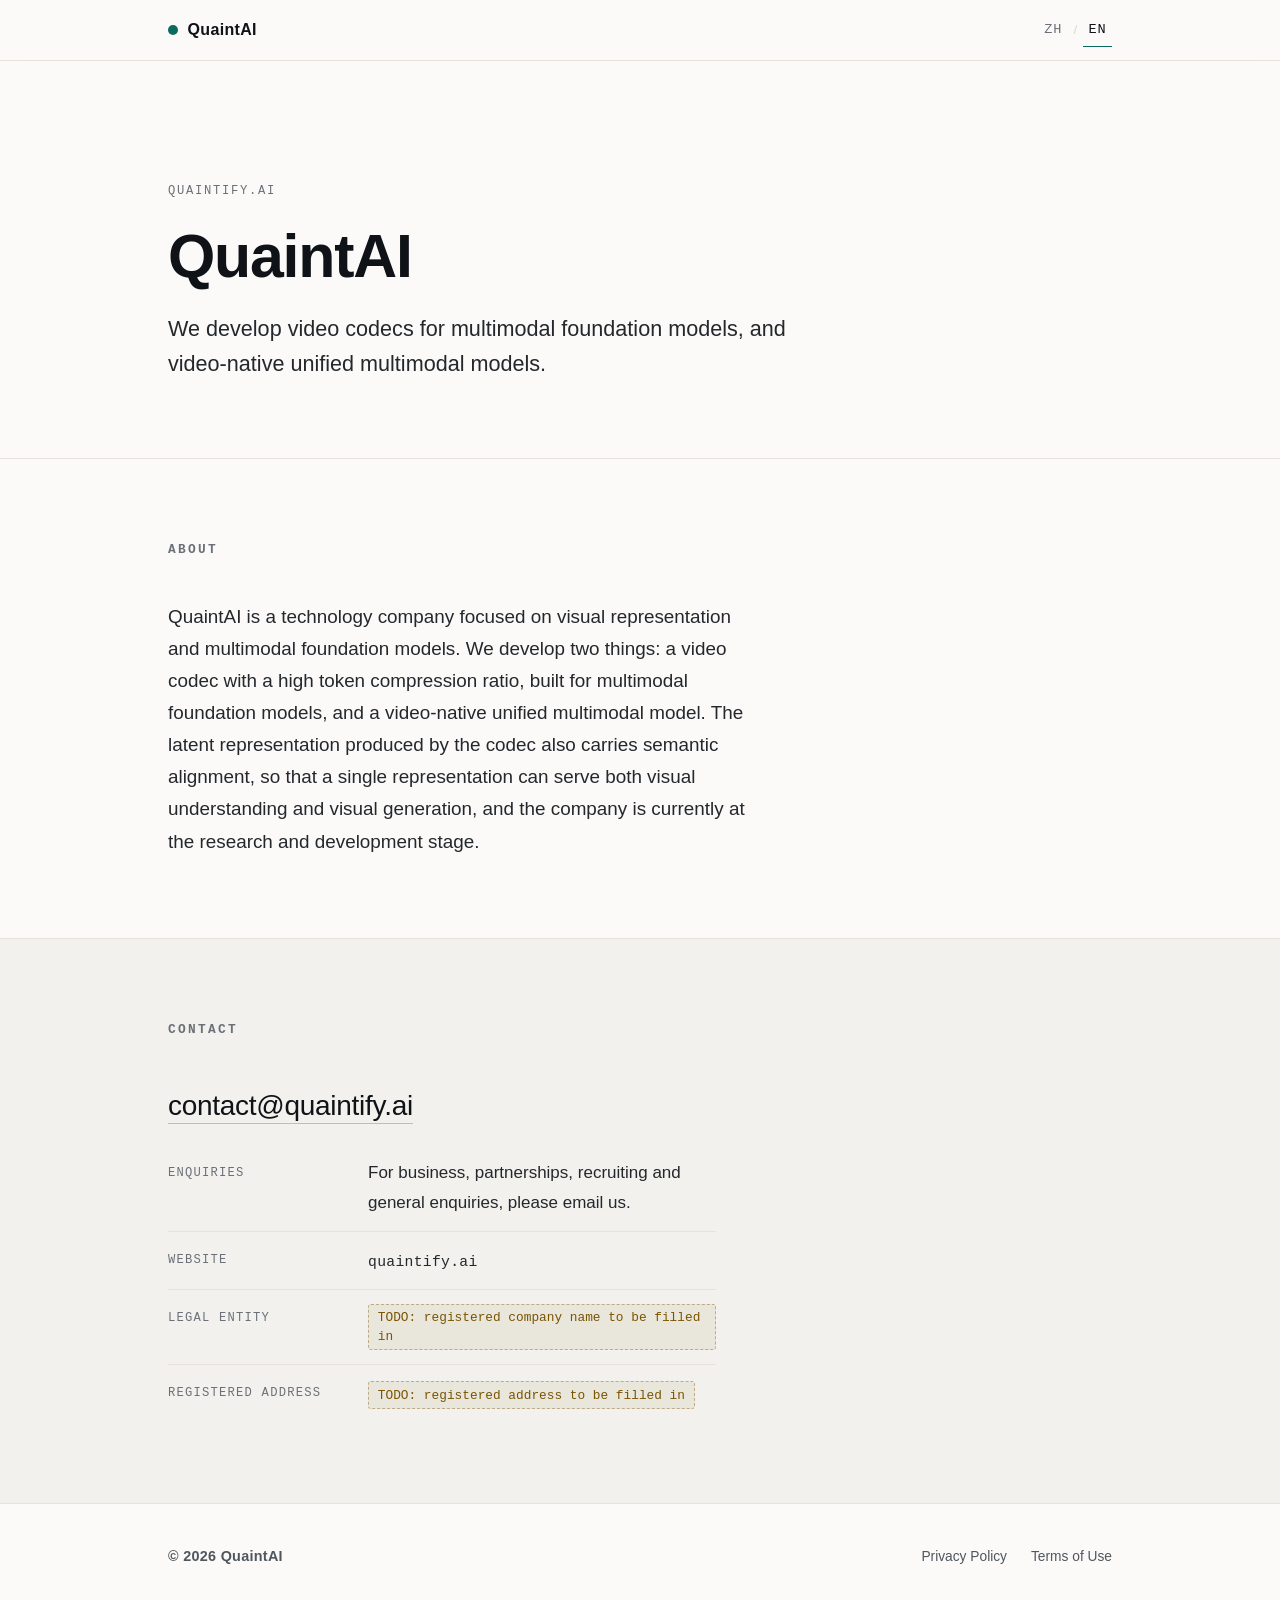
==== index.html @ 8a27c661 "QuaintAI placeholder site Bilingual (EN default) static one-pager plus privacy policy and terms. No " ====
<!DOCTYPE html>
<html lang="en" data-lang="en"
      data-title-zh="QuaintAI"
      data-title-en="QuaintAI"
      data-desc-zh="QuaintAI 是一家专注视觉表示与多模态基础模型的技术公司，研发面向多模态基础模型的高 token 压缩率视频编解码器，以及视频原生的多模态统一模型。"
      data-desc-en="QuaintAI is a technology company focused on visual representation and multimodal foundation models. We develop a video codec with a high token compression ratio for multimodal foundation models, and a video-native unified multimodal model.">
<head>
<meta charset="utf-8">
<meta name="viewport" content="width=device-width, initial-scale=1">
<title>QuaintAI</title>
<meta name="description" id="meta-description" content="QuaintAI is a technology company focused on visual representation and multimodal foundation models. We develop a video codec with a high token compression ratio for multimodal foundation models, and a video-native unified multimodal model.">
<meta name="theme-color" content="#0d0f12">
<meta property="og:type" content="website">
<meta property="og:site_name" content="QuaintAI">
<meta property="og:url" content="https://quaintify.ai/">
<meta property="og:locale" id="og-locale" content="en_US">
<meta property="og:title" id="og-title" content="QuaintAI">
<meta property="og:description" id="og-description" content="QuaintAI is a technology company focused on visual representation and multimodal foundation models. We develop a video codec with a high token compression ratio for multimodal foundation models, and a video-native unified multimodal model.">
<meta name="twitter:card" content="summary">
<link rel="canonical" href="https://quaintify.ai/">
<link rel="icon" href="data:image/svg+xml,%3Csvg xmlns='http://www.w3.org/2000/svg' viewBox='0 0 32 32'%3E%3Crect width='32' height='32' rx='7' fill='%230d0f12'/%3E%3Cpath d='M16 7.5a8.5 8.5 0 1 0 5.1 15.3l2.2 2.2 1.9-1.9-2.2-2.2A8.5 8.5 0 0 0 16 7.5zm0 3a5.5 5.5 0 1 1 0 11 5.5 5.5 0 0 1 0-11z' fill='%235fd3bc'/%3E%3C/svg%3E">
<link rel="stylesheet" href="assets/style.css">
</head>
<body>
<a class="skip-link" href="#main"><span lang="zh">跳到主要内容</span><span lang="en">Skip to main content</span></a>

<header class="site-header">
  <div class="wrap header-row">
    <a class="brand" href="./" aria-label="QuaintAI">
      <span class="brand-mark" aria-hidden="true"></span>
      <span class="brand-name">QuaintAI</span>
    </a>
    <div class="lang-switch" role="group" aria-label="Language / 语言">
      <button type="button" class="lang-btn" data-set-lang="zh" aria-pressed="false" aria-label="切换到中文 / Switch to Chinese">ZH</button>
      <span class="lang-sep" aria-hidden="true">/</span>
      <button type="button" class="lang-btn" data-set-lang="en" aria-pressed="true" aria-label="Switch to English">EN</button>
    </div>
  </div>
</header>

<main id="main">

  <section class="hero">
    <div class="wrap">
      <p class="eyebrow">quaintify.ai</p>
      <h1 class="hero-title">QuaintAI</h1>
      <p class="hero-statement" lang="zh">我们研发面向多模态基础模型的视频编解码器，以及视频原生的多模态统一模型。</p>
      <p class="hero-statement" lang="en">We develop video codecs for multimodal foundation models, and video-native unified multimodal models.</p>
    </div>
  </section>

  <section class="section" id="about" aria-labelledby="about-h">
    <div class="wrap">
      <h2 class="section-title" id="about-h"><span lang="zh">关于我们</span><span lang="en">About</span></h2>
      <p class="lede" lang="zh">QuaintAI 是一家专注视觉表示与多模态基础模型的技术公司，研发两样东西：面向多模态基础模型的高 token 压缩率视频编解码器，以及视频原生的多模态统一模型。编解码器输出的 latent representation 同时承担语义对齐，使同一套表示可以同时服务视觉理解与视觉生成。公司目前处于技术研发阶段。</p>
      <p class="lede" lang="en">QuaintAI is a technology company focused on visual representation and multimodal foundation models. We develop two things: a video codec with a high token compression ratio, built for multimodal foundation models, and a video-native unified multimodal model. The latent representation produced by the codec also carries semantic alignment, so that a single representation can serve both visual understanding and visual generation, and the company is currently at the research and development stage.</p>
    </div>
  </section>

  <section class="section section-alt" id="contact" aria-labelledby="contact-h">
    <div class="wrap">
      <h2 class="section-title" id="contact-h"><span lang="zh">联系我们</span><span lang="en">Contact</span></h2>
      <p class="contact-mail"><a href="mailto:contact@quaintify.ai">contact@quaintify.ai</a></p>

      <dl class="facts">
        <div class="fact">
          <dt><span lang="zh">咨询</span><span lang="en">Enquiries</span></dt>
          <dd>
            <span lang="zh">业务合作、招聘与一般咨询，请发送邮件。</span>
            <span lang="en">For business, partnerships, recruiting and general enquiries, please email us.</span>
          </dd>
        </div>
        <div class="fact">
          <dt><span lang="zh">网站</span><span lang="en">Website</span></dt>
          <dd><span class="mono">quaintify.ai</span></dd>
        </div>
        <div class="fact">
          <dt><span lang="zh">注册主体</span><span lang="en">Legal entity</span></dt>
          <dd>
            <span class="todo" lang="zh">TODO：待填写注册主体全称</span>
            <span class="todo" lang="en">TODO: registered company name to be filled in</span>
          </dd>
        </div>
        <div class="fact">
          <dt><span lang="zh">注册地址</span><span lang="en">Registered address</span></dt>
          <dd>
            <span class="todo" lang="zh">TODO：待填写注册地址</span>
            <span class="todo" lang="en">TODO: registered address to be filled in</span>
          </dd>
        </div>
      </dl>
    </div>
  </section>

</main>

<footer class="site-footer">
  <div class="wrap footer-row">
    <p class="footer-brand">© 2026 QuaintAI</p>
    <nav class="footer-links" aria-label="Legal">
      <a href="privacy.html"><span lang="zh">隐私政策</span><span lang="en">Privacy Policy</span></a>
      <a href="terms.html"><span lang="zh">服务条款</span><span lang="en">Terms of Use</span></a>
    </nav>
  </div>
</footer>

<script src="assets/main.js" defer></script>
</body>
</html>
---- assets/style.css ----
/* QuaintAI — static site styles. Dark by default, light under prefers-color-scheme: light. */

:root {
  --bg:        #0d0f12;
  --bg-alt:    #111419;
  --surface:   #151920;
  --line:      #232932;
  --line-soft: #1b2028;
  --fg:        #e8eaed;
  --fg-strong: #ffffff;
  --fg-muted:  #9aa3ae;
  --fg-faint:  #6c7681;
  --accent:    #5fd3bc;
  --accent-dim:#2d6f63;
  --focus:     #8fe3d1;
  --todo-fg:   #e8c15c;
  --todo-bg:   rgba(232, 193, 92, .10);
  --todo-line: rgba(232, 193, 92, .45);

  --font-sans: -apple-system, BlinkMacSystemFont, "Segoe UI", Roboto, "Helvetica Neue",
               "PingFang SC", "Hiragino Sans GB", "Microsoft YaHei", "Noto Sans CJK SC",
               "Source Han Sans SC", "WenQuanYi Micro Hei", Arial, sans-serif;
  --font-mono: ui-monospace, SFMono-Regular, "SF Mono", Menlo, Consolas,
               "Liberation Mono", monospace;

  --wrap: 62rem;
  --pad: 1.5rem;
}

@media (prefers-color-scheme: light) {
  :root {
    --bg:        #fbfaf8;
    --bg-alt:    #f2f1ed;
    --surface:   #ffffff;
    --line:      #ddd9d1;
    --line-soft: #e7e3dc;
    --fg:        #24282d;
    --fg-strong: #0f1216;
    --fg-muted:  #4f565e;
    --fg-faint:  #6b7078;
    --accent:    #0b6b5c;
    --accent-dim:#9ecdc3;
    --focus:     #0b6b5c;
    --todo-fg:   #7a5400;
    --todo-bg:   rgba(122, 84, 0, .07);
    --todo-line: rgba(122, 84, 0, .40);
  }
}

*, *::before, *::after { box-sizing: border-box; }

html {
  scroll-behavior: smooth;
  -webkit-text-size-adjust: 100%;
}
@media (prefers-reduced-motion: reduce) {
  html { scroll-behavior: auto; }
}

body {
  margin: 0;
  background: var(--bg);
  color: var(--fg);
  font-family: var(--font-sans);
  font-size: 17px;
  line-height: 1.75;
  -webkit-font-smoothing: antialiased;
  text-rendering: optimizeLegibility;
}

/* ---- bilingual visibility ---------------------------------------------- */
html[data-lang="zh"] body [lang="en"] { display: none; }
html[data-lang="en"] body [lang="zh"] { display: none; }

.wrap {
  width: 100%;
  max-width: var(--wrap);
  margin: 0 auto;
  padding: 0 var(--pad);
}

strong { color: var(--fg-strong); font-weight: 600; }

a { color: var(--accent); text-decoration: none; }
a:hover { text-decoration: underline; text-underline-offset: 3px; }

:focus-visible {
  outline: 2px solid var(--focus);
  outline-offset: 3px;
  border-radius: 2px;
}

.skip-link {
  position: absolute;
  left: -9999px;
  top: 0;
  background: var(--surface);
  color: var(--fg-strong);
  padding: .6rem 1rem;
  border: 1px solid var(--line);
  z-index: 10;
}
.skip-link:focus { left: 1rem; top: 1rem; }

/* ---- header ------------------------------------------------------------ */
.site-header {
  position: sticky;
  top: 0;
  z-index: 5;
  background: color-mix(in srgb, var(--bg) 86%, transparent);
  backdrop-filter: blur(10px);
  border-bottom: 1px solid var(--line-soft);
}
@supports not (backdrop-filter: blur(10px)) {
  .site-header { background: var(--bg); }
}

.header-row {
  display: flex;
  align-items: center;
  justify-content: space-between;
  gap: 1rem;
  min-height: 60px;
}

.brand {
  display: inline-flex;
  align-items: center;
  gap: .6rem;
  color: var(--fg-strong);
}
.brand:hover { text-decoration: none; }
.brand-mark {
  width: 10px; height: 10px;
  border-radius: 50%;
  background: var(--accent);
  flex: 0 0 auto;
}
.brand-name {
  font-weight: 600;
  letter-spacing: .02em;
  font-size: 1rem;
}

.lang-switch {
  display: inline-flex;
  align-items: center;
  gap: .35rem;
  font-size: .85rem;
}
.lang-btn {
  appearance: none;
  background: none;
  border: 0;
  padding: .3rem .35rem;
  margin: 0;
  color: var(--fg-faint);
  font: inherit;
  font-family: var(--font-mono);
  letter-spacing: .06em;
  cursor: pointer;
  border-bottom: 1px solid transparent;
  display: inline-block;
}
.lang-btn:hover { color: var(--fg); }
.lang-btn[aria-pressed="true"] {
  color: var(--fg-strong);
  border-bottom-color: var(--accent);
}
.lang-sep { color: var(--line); }

/* ---- hero -------------------------------------------------------------- */
.hero {
  padding: clamp(3.75rem, 11vw, 7.5rem) 0 clamp(2.75rem, 7vw, 4.75rem);
  border-bottom: 1px solid var(--line-soft);
}

.eyebrow {
  margin: 0 0 1.4rem;
  font-family: var(--font-mono);
  font-size: .76rem;
  letter-spacing: .14em;
  text-transform: uppercase;
  color: var(--fg-faint);
}

.hero-title {
  margin: 0 0 1.5rem;
  font-size: clamp(2.4rem, 7vw, 3.8rem);
  line-height: 1.05;
  letter-spacing: -.02em;
  font-weight: 600;
  color: var(--fg-strong);
}

.hero-statement {
  margin: 0;
  max-width: 44ch;
  font-size: clamp(1.1rem, 2.4vw, 1.35rem);
  line-height: 1.6;
  color: var(--fg);
  text-wrap: pretty;
}
html[data-lang="en"] .hero-statement { max-width: 52ch; }


/* ---- sections ---------------------------------------------------------- */
.section {
  padding: clamp(3rem, 7.5vw, 5rem) 0;
  border-bottom: 1px solid var(--line-soft);
}
.section-alt { background: var(--bg-alt); }

.section-title {
  margin: 0 0 clamp(1.75rem, 4vw, 2.5rem);
  font-size: .8rem;
  font-weight: 600;
  letter-spacing: .18em;
  text-transform: uppercase;
  color: var(--fg-faint);
  font-family: var(--font-mono);
}

.lede {
  margin: 0 0 1.2rem;
  max-width: 56ch;
  font-size: clamp(1.02rem, 2vw, 1.18rem);
  line-height: 1.7;
  color: var(--fg);
}
.lede:last-child { margin-bottom: 0; }

/* ---- contact ----------------------------------------------------------- */
.contact-mail {
  margin: 0 0 1.75rem;
  font-size: clamp(1.3rem, 4vw, 1.75rem);
  letter-spacing: -.01em;
}
.contact-mail a {
  color: var(--fg-strong);
  border-bottom: 1px solid var(--accent-dim);
  padding-bottom: 2px;
  word-break: break-word;
}
.contact-mail a:hover {
  color: var(--accent);
  border-bottom-color: var(--accent);
  text-decoration: none;
}

.facts { margin: 0; max-width: 58ch; }
.fact {
  display: grid;
  grid-template-columns: 11rem 1fr;
  gap: .25rem 1.5rem;
  padding: .85rem 0;
  border-top: 1px solid var(--line-soft);
}
.fact:first-of-type { border-top: 0; padding-top: 0; }
.fact dt {
  font-family: var(--font-mono);
  font-size: .76rem;
  letter-spacing: .1em;
  text-transform: uppercase;
  color: var(--fg-faint);
  padding-top: .3rem;
}
.fact dd { margin: 0; color: var(--fg); }
.fact .mono {
  font-family: var(--font-mono);
  font-size: .92rem;
  letter-spacing: .02em;
}

.todo {
  display: inline-block;
  font-family: var(--font-mono);
  font-size: .8rem;
  line-height: 1.5;
  color: var(--todo-fg);
  background: var(--todo-bg);
  border: 1px dashed var(--todo-line);
  border-radius: 3px;
  padding: .2rem .55rem;
}

/* ---- legal pages ------------------------------------------------------- */
.doc { padding: clamp(2.5rem, 7vw, 4.5rem) 0 clamp(3rem, 8vw, 5rem); }
.doc-title {
  margin: 0 0 .75rem;
  font-size: clamp(1.8rem, 5vw, 2.5rem);
  line-height: 1.15;
  letter-spacing: -.02em;
  font-weight: 600;
  color: var(--fg-strong);
}
.doc-updated {
  margin: 0 0 clamp(2rem, 5vw, 2.75rem);
  font-family: var(--font-mono);
  font-size: .78rem;
  letter-spacing: .06em;
  color: var(--fg-faint);
}
.prose { max-width: 62ch; }
.prose h2 {
  margin: 2.5rem 0 .75rem;
  font-size: 1.08rem;
  font-weight: 600;
  color: var(--fg-strong);
  letter-spacing: -.005em;
}
.prose h2:first-child { margin-top: 0; }
.prose p { margin: 0 0 1.1rem; color: var(--fg-muted); }
.prose ul { margin: 0 0 1.1rem; padding-left: 1.25rem; }
.prose li { margin-bottom: .45rem; color: var(--fg-muted); }
.prose li::marker { color: var(--fg-faint); }
.prose a { word-break: break-word; }
.back-link { display: inline-block; margin-top: 2.5rem; font-size: .9rem; }

/* ---- footer ------------------------------------------------------------ */
.site-footer { padding: 2.5rem 0 3rem; }
.footer-row {
  display: flex;
  flex-wrap: wrap;
  align-items: baseline;
  justify-content: space-between;
  gap: 1rem 1.5rem;
}
.footer-brand {
  margin: 0 0 .5rem;
  font-weight: 600;
  color: var(--fg-muted);
  font-size: .9rem;
  letter-spacing: .02em;
}
.footer-note {
  margin: 0;
  font-size: .82rem;
  color: var(--fg-faint);
}
.footer-links {
  display: flex;
  flex-wrap: wrap;
  gap: .5rem 1.5rem;
  font-size: .86rem;
}
.footer-links a { color: var(--fg-muted); }
.footer-links a:hover { color: var(--accent); }

/* ---- responsive -------------------------------------------------------- */
@media (max-width: 640px) {
  body { font-size: 16px; }
  :root { --pad: 1.25rem; }

  .fact { grid-template-columns: 1fr; gap: .3rem; }
  .fact dt { padding-top: 0; }
}

@media print {
  .site-header, .skip-link { display: none; }
  body { background: #fff; color: #000; }
}
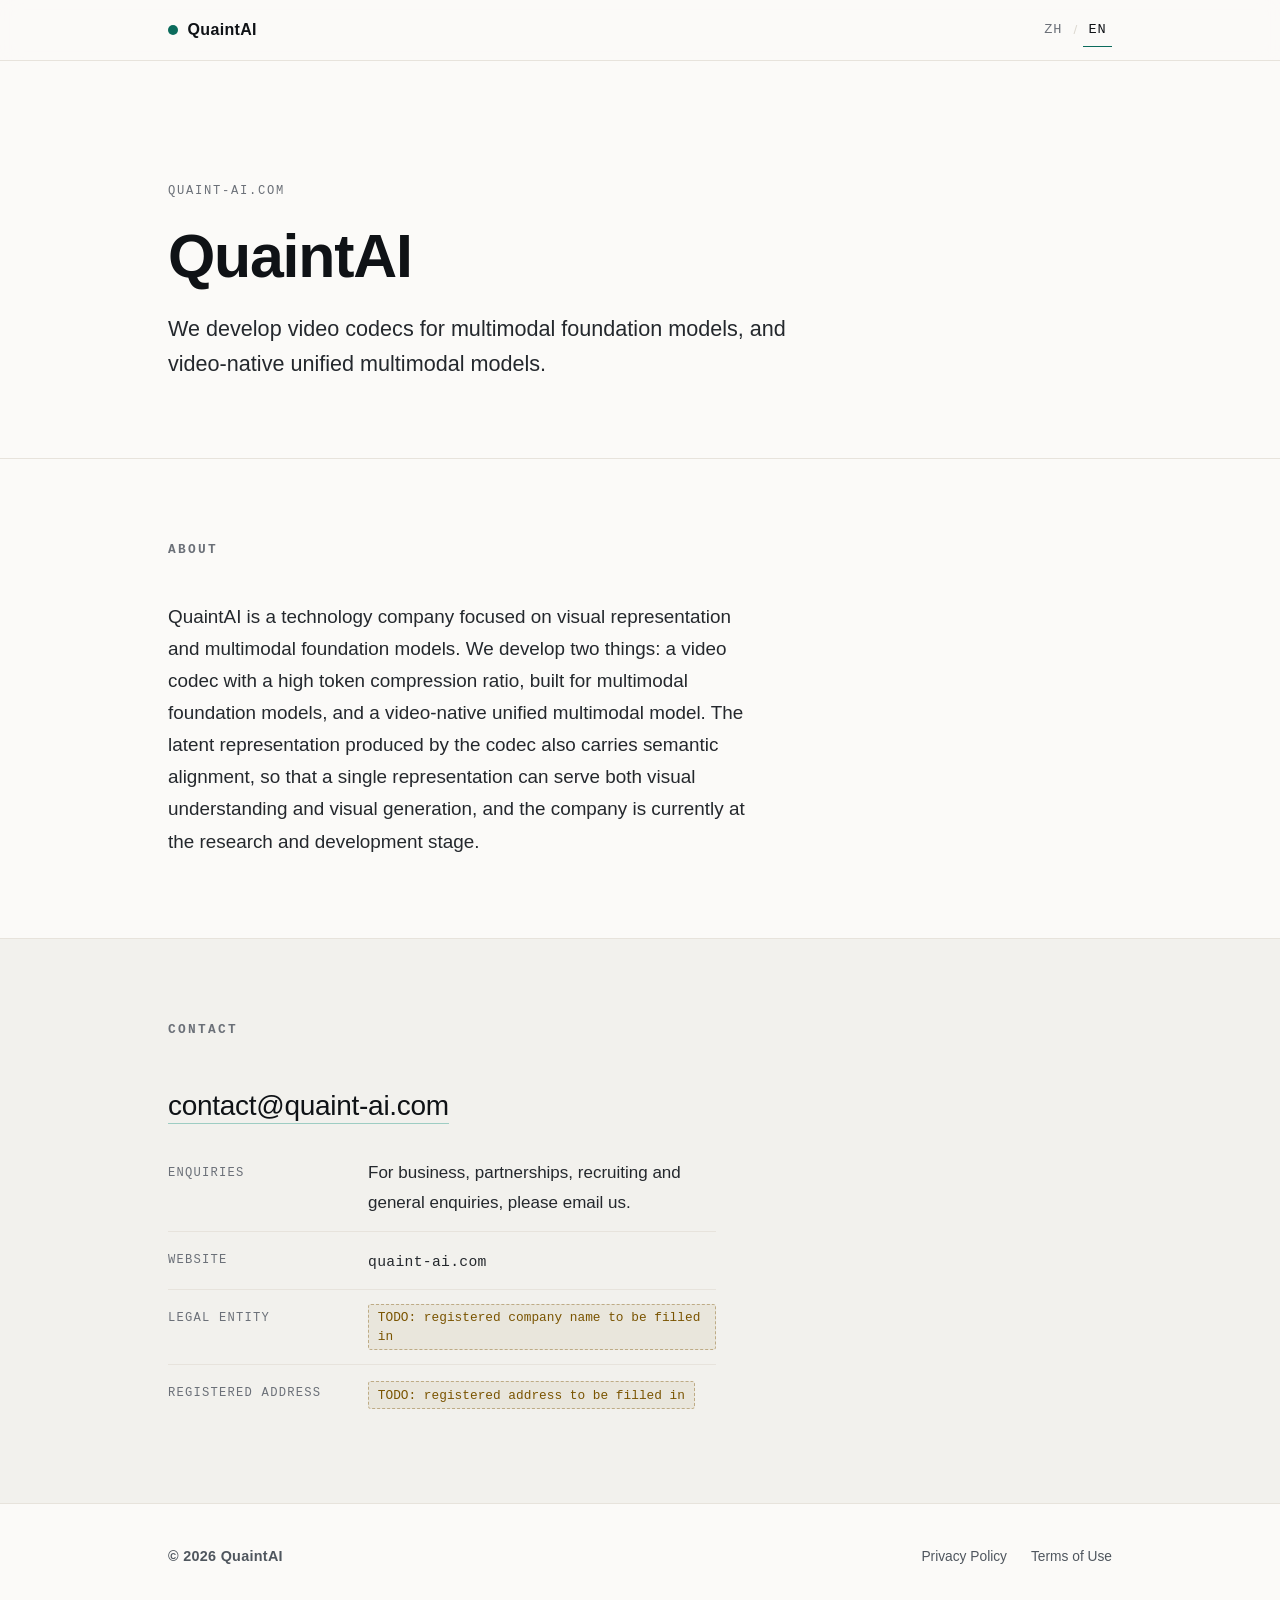
==== commit b284c45a: "Switch site domain and contact address to quaint-ai.com" ====
--- a/index.html
+++ b/index.html
@@ -12,12 +12,12 @@
 <meta name="theme-color" content="#0d0f12">
 <meta property="og:type" content="website">
 <meta property="og:site_name" content="QuaintAI">
-<meta property="og:url" content="https://quaintify.ai/">
+<meta property="og:url" content="https://quaint-ai.com/">
 <meta property="og:locale" id="og-locale" content="en_US">
 <meta property="og:title" id="og-title" content="QuaintAI">
 <meta property="og:description" id="og-description" content="QuaintAI is a technology company focused on visual representation and multimodal foundation models. We develop a video codec with a high token compression ratio for multimodal foundation models, and a video-native unified multimodal model.">
 <meta name="twitter:card" content="summary">
-<link rel="canonical" href="https://quaintify.ai/">
+<link rel="canonical" href="https://quaint-ai.com/">
 <link rel="icon" href="data:image/svg+xml,%3Csvg xmlns='http://www.w3.org/2000/svg' viewBox='0 0 32 32'%3E%3Crect width='32' height='32' rx='7' fill='%230d0f12'/%3E%3Cpath d='M16 7.5a8.5 8.5 0 1 0 5.1 15.3l2.2 2.2 1.9-1.9-2.2-2.2A8.5 8.5 0 0 0 16 7.5zm0 3a5.5 5.5 0 1 1 0 11 5.5 5.5 0 0 1 0-11z' fill='%235fd3bc'/%3E%3C/svg%3E">
 <link rel="stylesheet" href="assets/style.css">
 </head>
@@ -42,7 +42,7 @@
 
   <section class="hero">
     <div class="wrap">
-      <p class="eyebrow">quaintify.ai</p>
+      <p class="eyebrow">quaint-ai.com</p>
       <h1 class="hero-title">QuaintAI</h1>
       <p class="hero-statement" lang="zh">我们研发面向多模态基础模型的视频编解码器，以及视频原生的多模态统一模型。</p>
       <p class="hero-statement" lang="en">We develop video codecs for multimodal foundation models, and video-native unified multimodal models.</p>
@@ -60,7 +60,7 @@
   <section class="section section-alt" id="contact" aria-labelledby="contact-h">
     <div class="wrap">
       <h2 class="section-title" id="contact-h"><span lang="zh">联系我们</span><span lang="en">Contact</span></h2>
-      <p class="contact-mail"><a href="mailto:contact@quaintify.ai">contact@quaintify.ai</a></p>
+      <p class="contact-mail"><a href="mailto:contact@quaint-ai.com">contact@quaint-ai.com</a></p>
 
       <dl class="facts">
         <div class="fact">
@@ -72,7 +72,7 @@
         </div>
         <div class="fact">
           <dt><span lang="zh">网站</span><span lang="en">Website</span></dt>
-          <dd><span class="mono">quaintify.ai</span></dd>
+          <dd><span class="mono">quaint-ai.com</span></dd>
         </div>
         <div class="fact">
           <dt><span lang="zh">注册主体</span><span lang="en">Legal entity</span></dt>
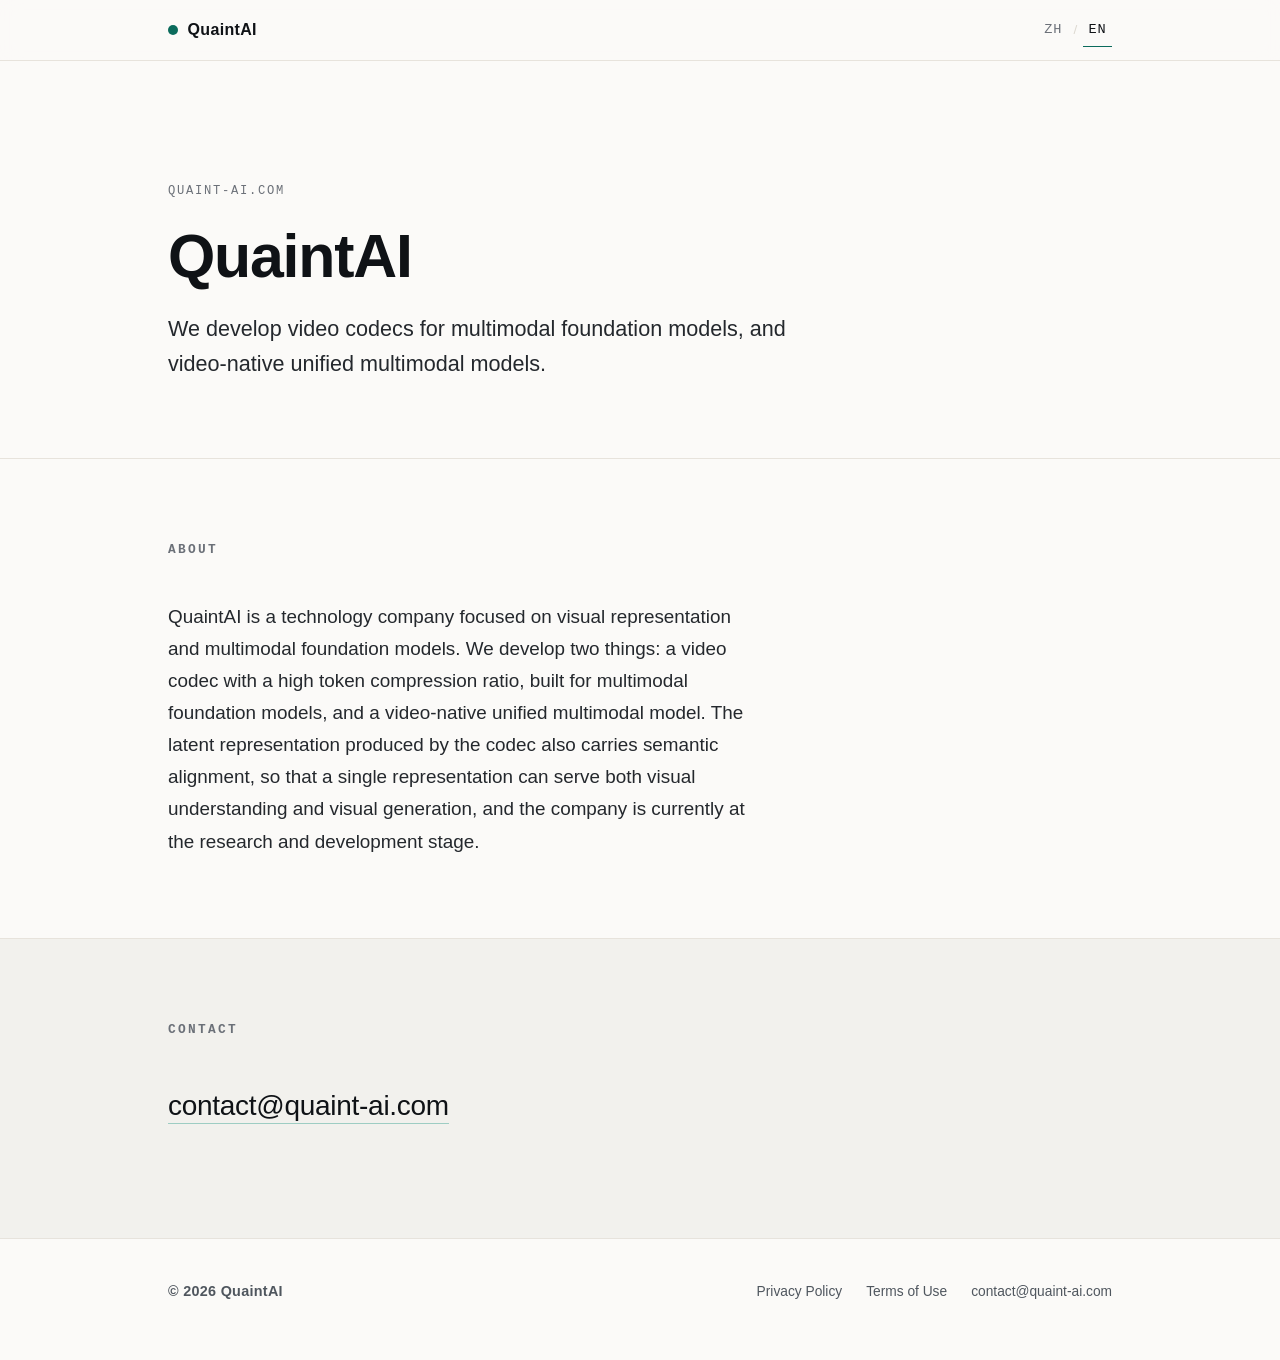
==== commit 4cfbc49f: "Contact: keep email only; drop entity/address placeholders sitewide" ====
--- a/index.html
+++ b/index.html
@@ -62,33 +62,6 @@
       <h2 class="section-title" id="contact-h"><span lang="zh">联系我们</span><span lang="en">Contact</span></h2>
       <p class="contact-mail"><a href="mailto:contact@quaint-ai.com">contact@quaint-ai.com</a></p>
 
-      <dl class="facts">
-        <div class="fact">
-          <dt><span lang="zh">咨询</span><span lang="en">Enquiries</span></dt>
-          <dd>
-            <span lang="zh">业务合作、招聘与一般咨询，请发送邮件。</span>
-            <span lang="en">For business, partnerships, recruiting and general enquiries, please email us.</span>
-          </dd>
-        </div>
-        <div class="fact">
-          <dt><span lang="zh">网站</span><span lang="en">Website</span></dt>
-          <dd><span class="mono">quaint-ai.com</span></dd>
-        </div>
-        <div class="fact">
-          <dt><span lang="zh">注册主体</span><span lang="en">Legal entity</span></dt>
-          <dd>
-            <span class="todo" lang="zh">TODO：待填写注册主体全称</span>
-            <span class="todo" lang="en">TODO: registered company name to be filled in</span>
-          </dd>
-        </div>
-        <div class="fact">
-          <dt><span lang="zh">注册地址</span><span lang="en">Registered address</span></dt>
-          <dd>
-            <span class="todo" lang="zh">TODO：待填写注册地址</span>
-            <span class="todo" lang="en">TODO: registered address to be filled in</span>
-          </dd>
-        </div>
-      </dl>
     </div>
   </section>
 
@@ -100,6 +73,7 @@
     <nav class="footer-links" aria-label="Legal">
       <a href="privacy.html"><span lang="zh">隐私政策</span><span lang="en">Privacy Policy</span></a>
       <a href="terms.html"><span lang="zh">服务条款</span><span lang="en">Terms of Use</span></a>
+      <a href="mailto:contact@quaint-ai.com">contact@quaint-ai.com</a>
     </nav>
   </div>
 </footer>
